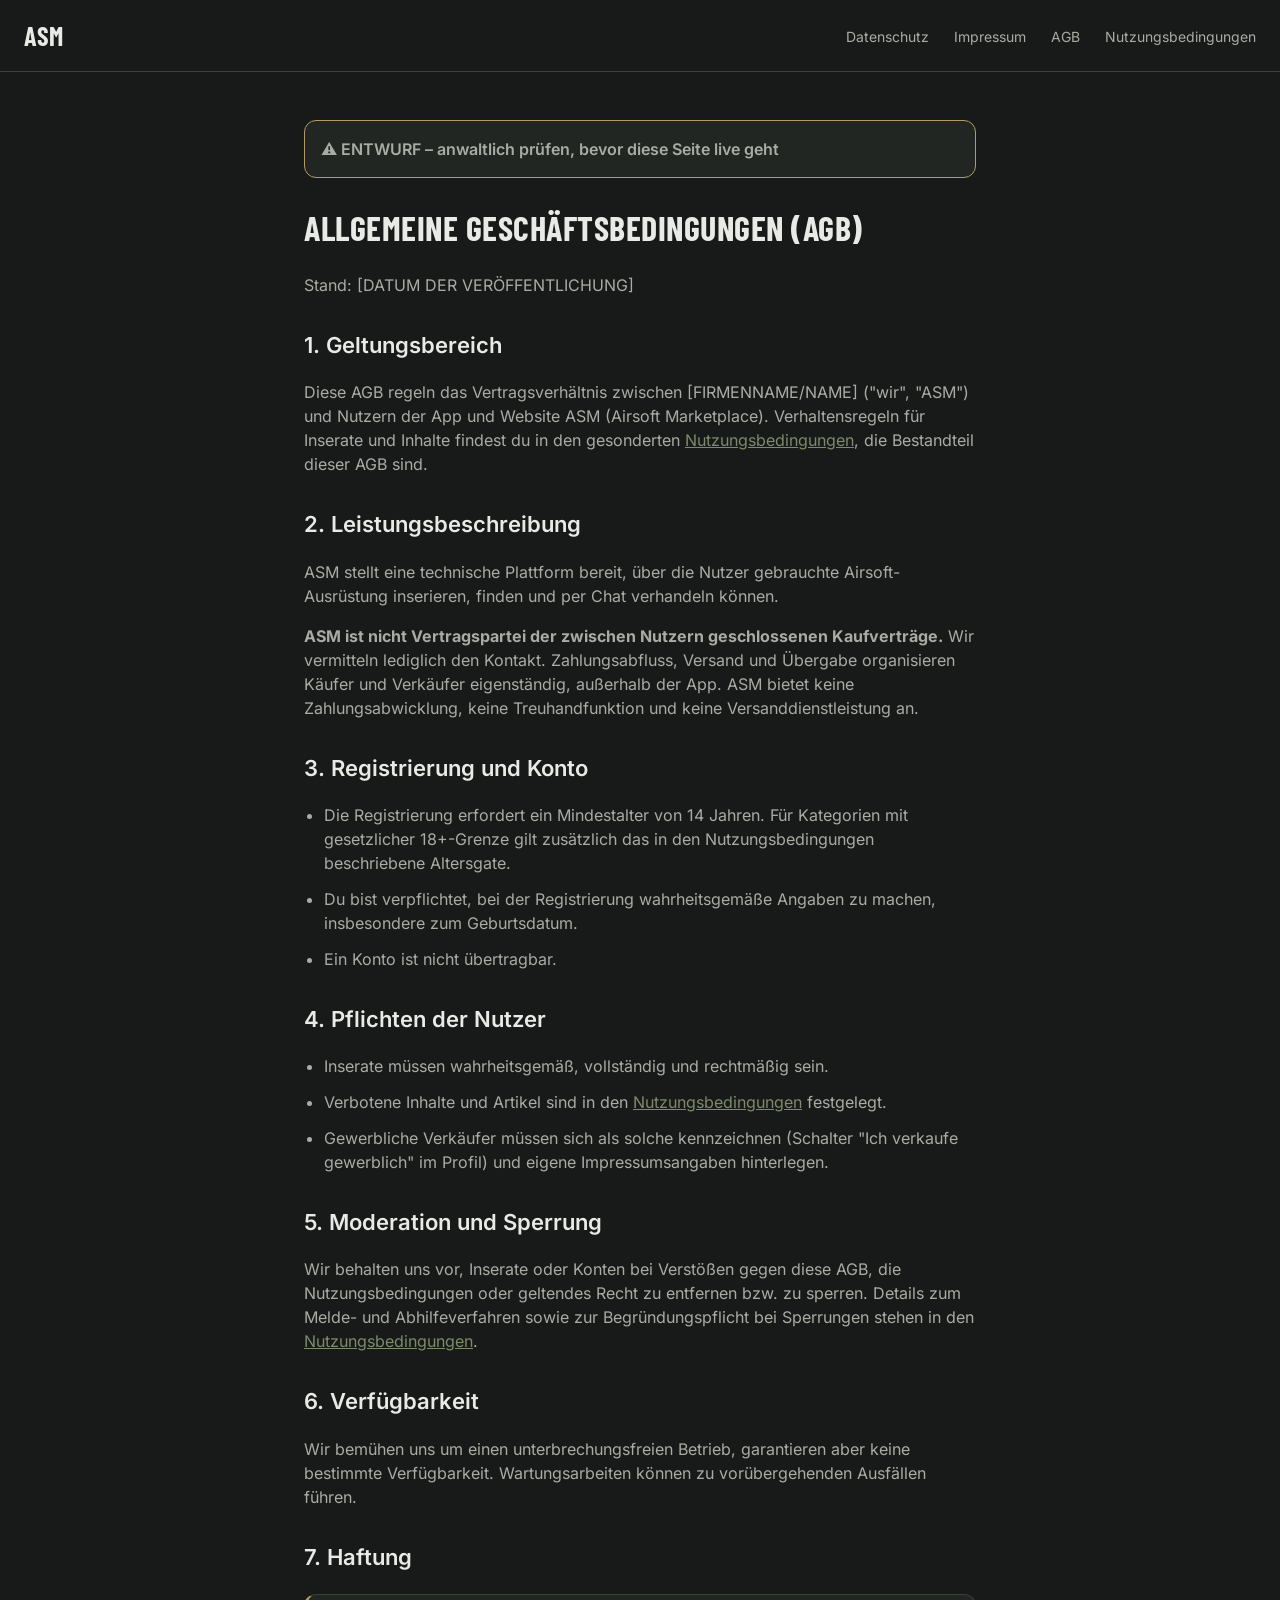
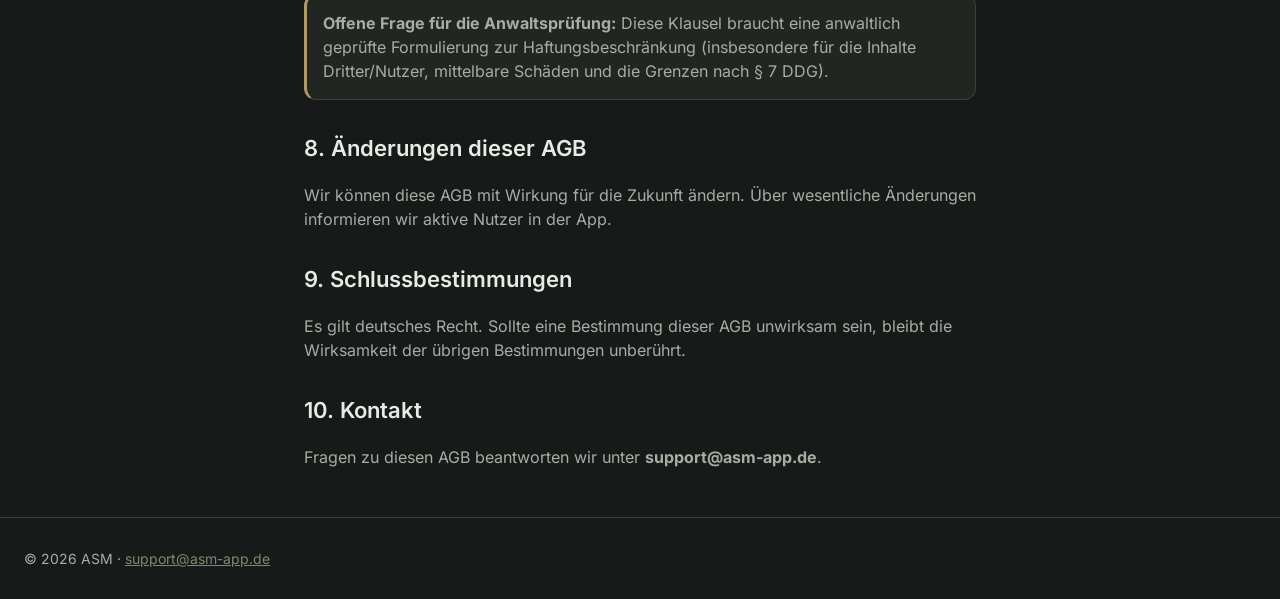
==== website/agb.html @ b7741fb4 "feat(web): add landing page and legal documents Task 8.0 Teil A, Schritte 1-6: four legal drafts in " ====
<!doctype html>
<html lang="de">
<head>
<meta charset="utf-8">
<meta name="viewport" content="width=device-width, initial-scale=1">
<title>AGB · ASM</title>
<link rel="stylesheet" href="style.css">
</head>
<body>
<header class="site-header">
  <a class="wordmark" href="index.html">ASM</a>
  <nav>
    <a href="datenschutz.html">Datenschutz</a>
    <a href="impressum.html">Impressum</a>
    <a href="agb.html">AGB</a>
    <a href="nutzungsbedingungen.html">Nutzungsbedingungen</a>
  </nav>
</header>
<main class="legal">
<p class="draft-notice">⚠️ ENTWURF – anwaltlich prüfen, bevor diese Seite live geht</p><h1>Allgemeine Geschäftsbedingungen (AGB)</h1>
<p>Stand: [DATUM DER VERÖFFENTLICHUNG]</p>
<h2>1. Geltungsbereich</h2>
<p>Diese AGB regeln das Vertragsverhältnis zwischen [FIRMENNAME/NAME] ("wir", "ASM") und Nutzern der App und Website ASM (Airsoft Marketplace). Verhaltensregeln für Inserate und Inhalte findest du in den gesonderten <a href="nutzungsbedingungen.html">Nutzungsbedingungen</a>, die Bestandteil dieser AGB sind.</p>
<h2>2. Leistungsbeschreibung</h2>
<p>ASM stellt eine technische Plattform bereit, über die Nutzer gebrauchte Airsoft-Ausrüstung inserieren, finden und per Chat verhandeln können.</p>
<p><strong>ASM ist nicht Vertragspartei der zwischen Nutzern geschlossenen Kaufverträge.</strong> Wir vermitteln lediglich den Kontakt. Zahlungsabfluss, Versand und Übergabe organisieren Käufer und Verkäufer eigenständig, außerhalb der App. ASM bietet keine Zahlungsabwicklung, keine Treuhandfunktion und keine Versanddienstleistung an.</p>
<h2>3. Registrierung und Konto</h2>
<ul>
<li>Die Registrierung erfordert ein Mindestalter von 14 Jahren. Für Kategorien mit gesetzlicher 18+-Grenze gilt zusätzlich das in den Nutzungsbedingungen beschriebene Altersgate.</li>
<li>Du bist verpflichtet, bei der Registrierung wahrheitsgemäße Angaben zu machen, insbesondere zum Geburtsdatum.</li>
<li>Ein Konto ist nicht übertragbar.</li>
</ul>
<h2>4. Pflichten der Nutzer</h2>
<ul>
<li>Inserate müssen wahrheitsgemäß, vollständig und rechtmäßig sein.</li>
<li>Verbotene Inhalte und Artikel sind in den <a href="nutzungsbedingungen.html">Nutzungsbedingungen</a> festgelegt.</li>
<li>Gewerbliche Verkäufer müssen sich als solche kennzeichnen (Schalter "Ich verkaufe gewerblich" im Profil) und eigene Impressumsangaben hinterlegen.</li>
</ul>
<h2>5. Moderation und Sperrung</h2>
<p>Wir behalten uns vor, Inserate oder Konten bei Verstößen gegen diese AGB, die Nutzungsbedingungen oder geltendes Recht zu entfernen bzw. zu sperren. Details zum Melde- und Abhilfeverfahren sowie zur Begründungspflicht bei Sperrungen stehen in den <a href="nutzungsbedingungen.html">Nutzungsbedingungen</a>.</p>
<h2>6. Verfügbarkeit</h2>
<p>Wir bemühen uns um einen unterbrechungsfreien Betrieb, garantieren aber keine bestimmte Verfügbarkeit. Wartungsarbeiten können zu vorübergehenden Ausfällen führen.</p>
<h2>7. Haftung</h2>
<blockquote><strong>Offene Frage für die Anwaltsprüfung:</strong> Diese Klausel braucht eine anwaltlich geprüfte Formulierung zur Haftungsbeschränkung (insbesondere für die Inhalte Dritter/Nutzer, mittelbare Schäden und die Grenzen nach § 7 DDG).</blockquote>
<h2>8. Änderungen dieser AGB</h2>
<p>Wir können diese AGB mit Wirkung für die Zukunft ändern. Über wesentliche Änderungen informieren wir aktive Nutzer in der App.</p>
<h2>9. Schlussbestimmungen</h2>
<p>Es gilt deutsches Recht. Sollte eine Bestimmung dieser AGB unwirksam sein, bleibt die Wirksamkeit der übrigen Bestimmungen unberührt.</p>
<h2>10. Kontakt</h2>
<p>Fragen zu diesen AGB beantworten wir unter <strong>support@asm-app.de</strong>.</p>

</main>
<footer class="site-footer">
  <p>© 2026 ASM · <a href="mailto:support@asm-app.de">support@asm-app.de</a></p>
</footer>
</body>
</html>
---- website/style.css ----
/* ASM Website — dieselben Tokens wie lib/core/theme/, siehe
   docs/01-DESIGN-SYSTEM.md Abschnitt 2–4. Keine neuen Farben/Abstände. */

@font-face {
  font-family: "Inter";
  src: url("fonts/Inter-Regular.ttf") format("truetype");
  font-weight: 400;
}
@font-face {
  font-family: "Inter";
  src: url("fonts/Inter-Medium.ttf") format("truetype");
  font-weight: 500;
}
@font-face {
  font-family: "Inter";
  src: url("fonts/Inter-SemiBold.ttf") format("truetype");
  font-weight: 600;
}
@font-face {
  font-family: "Inter";
  src: url("fonts/Inter-Bold.ttf") format("truetype");
  font-weight: 700;
}
@font-face {
  font-family: "Barlow Condensed";
  src: url("fonts/BarlowCondensed-SemiBold.ttf") format("truetype");
  font-weight: 600;
}
@font-face {
  font-family: "Barlow Condensed";
  src: url("fonts/BarlowCondensed-Bold.ttf") format("truetype");
  font-weight: 700;
}

:root {
  --bg: #171a18;
  --surface: #222622;
  --surface-raised: #2b302b;
  --border: #3a403a;
  --brand: #68745a;
  --brand-bright: #7d8b6a;
  --on-brand: #171a18;
  --text-primary: #e8eae5;
  --text-secondary: #a8ada4;
  --text-tertiary: #7a8078;
  --warning: #b49a62;

  --space-sm: 12px;
  --space-md: 16px;
  --space-lg: 20px;
  --space-xl: 24px;
  --space-xxl: 32px;
  --radius-md: 12px;
  --radius-lg: 16px;
}

* {
  box-sizing: border-box;
}

body {
  margin: 0;
  background: var(--bg);
  color: var(--text-primary);
  font-family: "Inter", system-ui, sans-serif;
  font-size: 16px;
  line-height: 1.5;
}

a {
  color: var(--brand-bright);
}

.site-header,
.site-footer {
  display: flex;
  align-items: center;
  justify-content: space-between;
  flex-wrap: wrap;
  gap: var(--space-md);
  padding: var(--space-md) var(--space-xl);
  border-bottom: 1px solid var(--border);
}

.site-footer {
  border-bottom: none;
  border-top: 1px solid var(--border);
  color: var(--text-secondary);
  font-size: 14px;
}

.wordmark {
  font-family: "Barlow Condensed", sans-serif;
  font-weight: 700;
  font-size: 26px;
  letter-spacing: 0.5px;
  text-transform: uppercase;
  color: var(--text-primary);
  text-decoration: none;
}

.site-header nav a {
  margin-left: var(--space-lg);
  color: var(--text-secondary);
  text-decoration: none;
  font-size: 14px;
}

.site-header nav a:hover {
  color: var(--brand-bright);
}

main {
  max-width: 720px;
  margin: 0 auto;
  padding: var(--space-xxl) var(--space-xl);
}

main.legal h1 {
  font-family: "Barlow Condensed", sans-serif;
  font-weight: 700;
  font-size: 34px;
  text-transform: uppercase;
  letter-spacing: 0.5px;
  margin-bottom: var(--space-lg);
}

main.legal h2 {
  font-size: 22px;
  font-weight: 600;
  margin-top: var(--space-xxl);
}

main.legal h3 {
  font-size: 17px;
  font-weight: 600;
  margin-top: var(--space-xl);
}

main.legal p,
main.legal li {
  color: var(--text-secondary);
}

main.legal ul {
  padding-left: var(--space-lg);
}

main.legal li {
  margin-bottom: var(--space-sm);
}

main.legal blockquote {
  margin: var(--space-lg) 0;
  padding: var(--space-md);
  background: var(--surface);
  border: 1px solid var(--border);
  border-left: 3px solid var(--warning);
  border-radius: var(--radius-md);
  color: var(--text-secondary);
}

main.legal hr {
  border: none;
  border-top: 1px solid var(--border);
  margin: var(--space-xxl) 0;
}

main.legal code {
  background: var(--surface-raised);
  border-radius: 4px;
  padding: 2px 6px;
  font-size: 14px;
}

.draft-notice {
  background: var(--surface);
  border: 1px solid var(--warning);
  border-radius: var(--radius-md);
  color: var(--warning);
  padding: var(--space-md);
  font-weight: 600;
  margin-bottom: var(--space-xl);
}

/* Landingpage */
.hero {
  text-align: center;
  padding: var(--space-xxl) var(--space-xl) var(--space-xl);
}

.hero h1 {
  font-family: "Barlow Condensed", sans-serif;
  font-weight: 700;
  font-size: 40px;
  text-transform: uppercase;
  letter-spacing: 0.5px;
  margin: var(--space-lg) 0 var(--space-sm);
}

.hero p {
  color: var(--text-secondary);
  font-size: 18px;
  max-width: 560px;
  margin: 0 auto;
}

.features {
  display: grid;
  grid-template-columns: repeat(auto-fit, minmax(220px, 1fr));
  gap: var(--space-lg);
  max-width: 880px;
  margin: var(--space-xxl) auto;
  padding: 0 var(--space-xl);
}

.feature-card {
  background: var(--surface);
  border: 1px solid var(--border);
  border-radius: var(--radius-lg);
  padding: var(--space-lg);
}

.feature-card h3 {
  font-size: 17px;
  font-weight: 600;
  margin: 0 0 var(--space-sm);
}

.feature-card p {
  color: var(--text-secondary);
  font-size: 14px;
  margin: 0;
}

.legal-links {
  text-align: center;
  padding: var(--space-xl);
  color: var(--text-secondary);
}

.legal-links a {
  margin: 0 var(--space-sm);
}
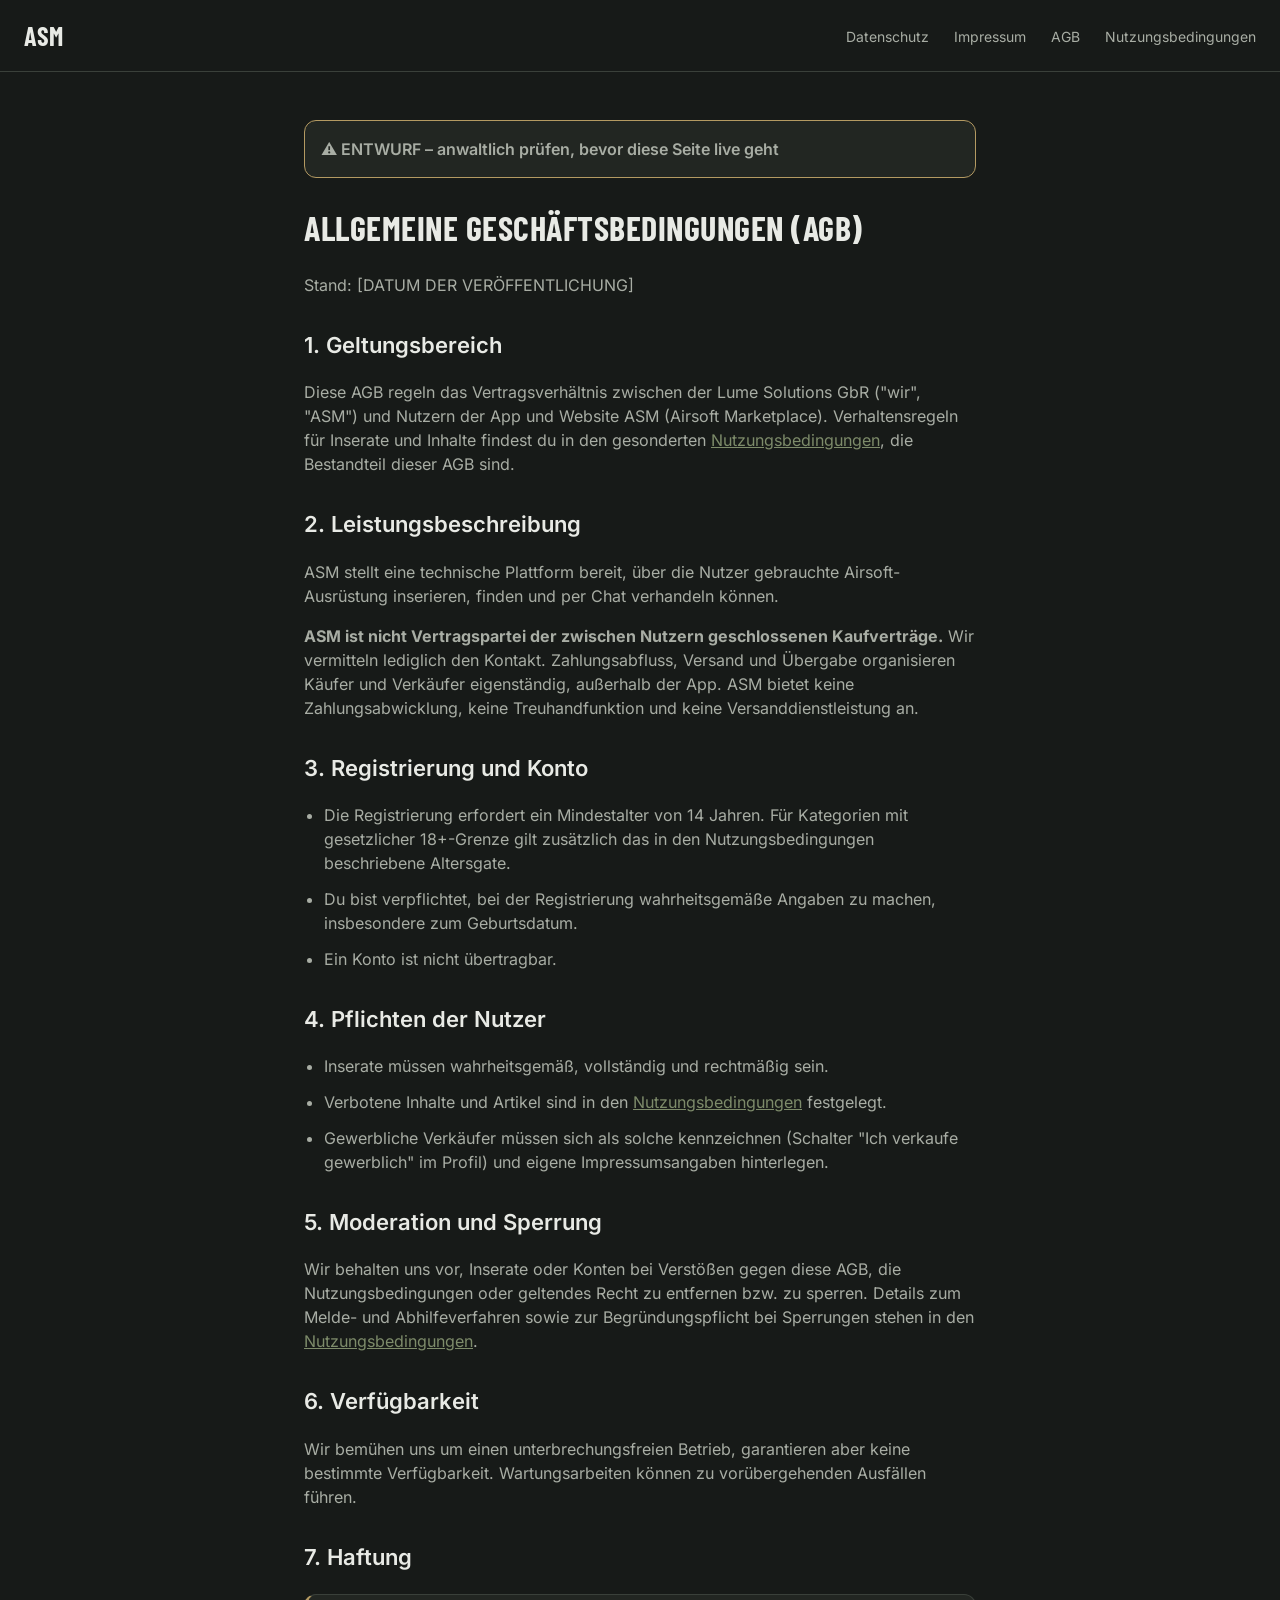
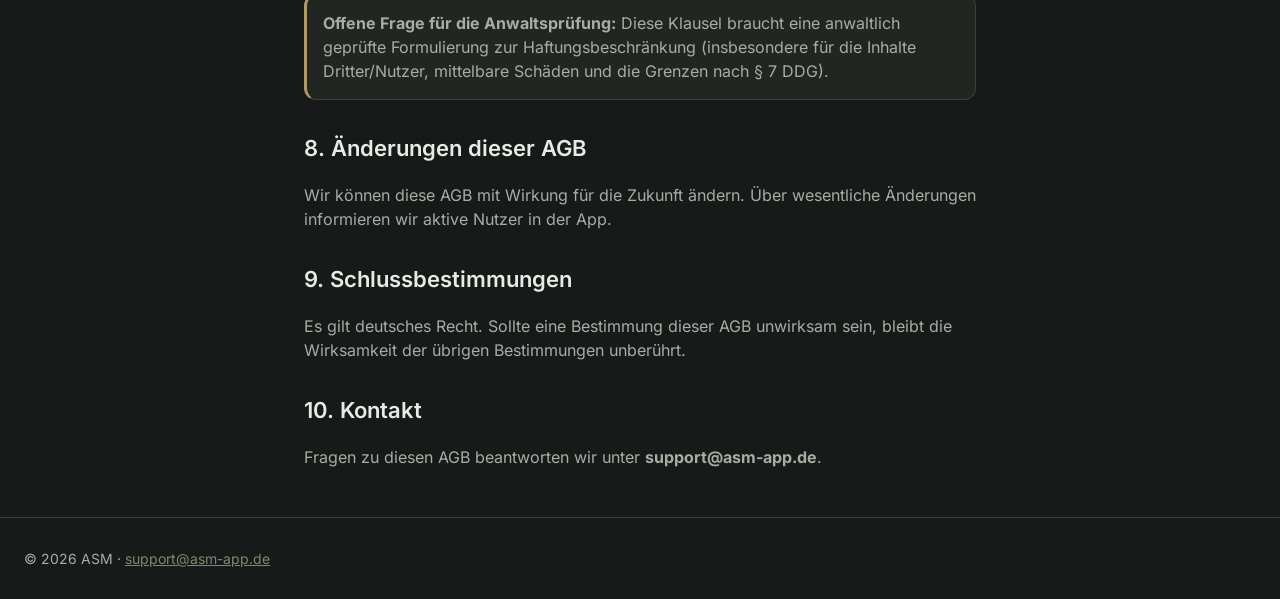
==== commit e230bb35: "docs(legal): fill in real business details for Impressum/AGB Verantwortliche Stelle fuer Datenschutz" ====
--- a/website/agb.html
+++ b/website/agb.html
@@ -20,7 +20,7 @@
 <p class="draft-notice">⚠️ ENTWURF – anwaltlich prüfen, bevor diese Seite live geht</p><h1>Allgemeine Geschäftsbedingungen (AGB)</h1>
 <p>Stand: [DATUM DER VERÖFFENTLICHUNG]</p>
 <h2>1. Geltungsbereich</h2>
-<p>Diese AGB regeln das Vertragsverhältnis zwischen [FIRMENNAME/NAME] ("wir", "ASM") und Nutzern der App und Website ASM (Airsoft Marketplace). Verhaltensregeln für Inserate und Inhalte findest du in den gesonderten <a href="nutzungsbedingungen.html">Nutzungsbedingungen</a>, die Bestandteil dieser AGB sind.</p>
+<p>Diese AGB regeln das Vertragsverhältnis zwischen der Lume Solutions GbR ("wir", "ASM") und Nutzern der App und Website ASM (Airsoft Marketplace). Verhaltensregeln für Inserate und Inhalte findest du in den gesonderten <a href="nutzungsbedingungen.html">Nutzungsbedingungen</a>, die Bestandteil dieser AGB sind.</p>
 <h2>2. Leistungsbeschreibung</h2>
 <p>ASM stellt eine technische Plattform bereit, über die Nutzer gebrauchte Airsoft-Ausrüstung inserieren, finden und per Chat verhandeln können.</p>
 <p><strong>ASM ist nicht Vertragspartei der zwischen Nutzern geschlossenen Kaufverträge.</strong> Wir vermitteln lediglich den Kontakt. Zahlungsabfluss, Versand und Übergabe organisieren Käufer und Verkäufer eigenständig, außerhalb der App. ASM bietet keine Zahlungsabwicklung, keine Treuhandfunktion und keine Versanddienstleistung an.</p>
